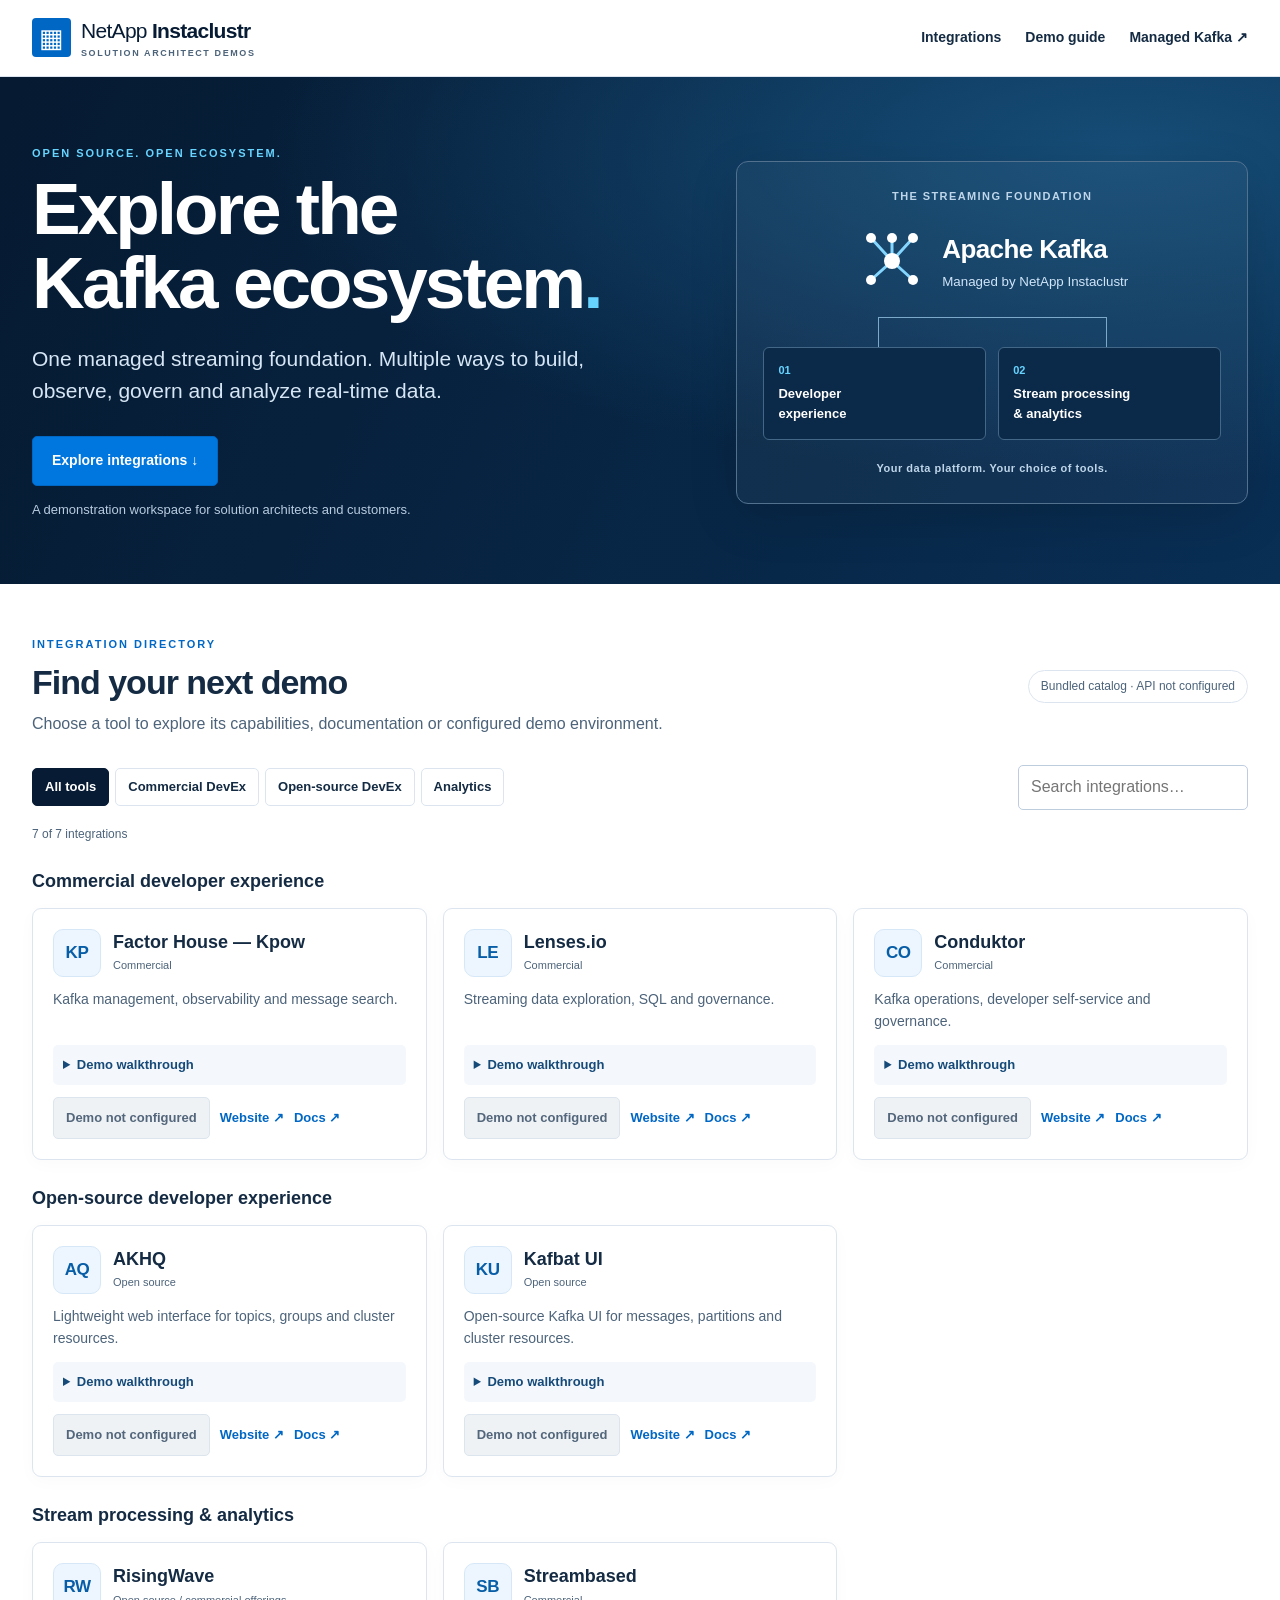
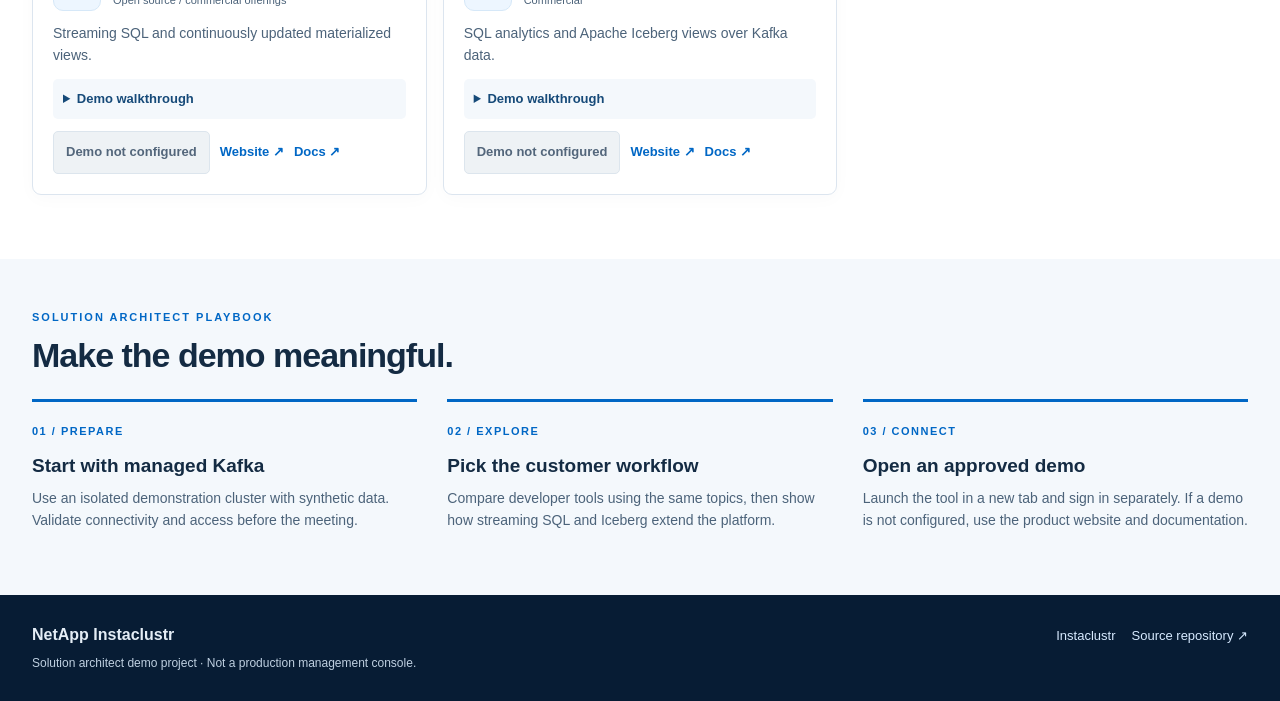
==== docs/index.html @ 15c52925 "Add Kafka ecosystem demo hub, PostgreSQL catalog and deployment scaffolding" ====
<!doctype html>
<html lang="en"><head><meta charset="utf-8"><meta name="viewport" content="width=device-width,initial-scale=1"><meta name="description" content="Explore the Apache Kafka ecosystem with NetApp Instaclustr."><title>Kafka Ecosystem | NetApp Instaclustr Demo Hub</title><link rel="stylesheet" href="styles.css"><script defer src="config.js"></script><script defer src="app.js"></script></head>
<body><a class="skip" href="#catalog">Skip to integrations</a><header><div class="wrap top"><a class="brand" href="./"><span class="brand-mark" aria-hidden="true">▦</span><span>NetApp <strong>Instaclustr</strong><small>SOLUTION ARCHITECT DEMOS</small></span></a><nav aria-label="Main navigation"><a href="#catalog">Integrations</a><a href="#guide">Demo guide</a><a href="https://www.instaclustr.com/platform/managed-apache-kafka/" target="_blank" rel="noopener noreferrer">Managed Kafka ↗</a></nav></div></header>
<main><section class="hero"><div class="wrap hero-grid"><div><p class="eyebrow">OPEN SOURCE. OPEN ECOSYSTEM.</p><h1>Explore the<br>Kafka ecosystem<span>.</span></h1><p class="lead">One managed streaming foundation. Multiple ways to build, observe, govern and analyze real-time data.</p><a class="primary hero-cta" href="#catalog">Explore integrations ↓</a><p class="hero-note">A demonstration workspace for solution architects and customers.</p></div><div class="architecture"><div class="arch-label">THE STREAMING FOUNDATION</div><div class="arch-core"><svg viewBox="0 0 72 72" aria-hidden="true"><g stroke="#85d6ff" stroke-width="3" fill="none"><path d="M36 13v23L15 55M36 36l21 19M15 13l21 23 21-23"/></g><g fill="#fff"><circle cx="36" cy="36" r="8"/><circle cx="36" cy="13" r="5"/><circle cx="15" cy="13" r="5"/><circle cx="57" cy="13" r="5"/><circle cx="15" cy="55" r="5"/><circle cx="57" cy="55" r="5"/></g></svg><div><strong>Apache Kafka</strong><small>Managed by NetApp Instaclustr</small></div></div><div class="arch-lines"></div><div class="arch-branches"><div><span>01</span>Developer<br>experience</div><div><span>02</span>Stream processing<br>&amp; analytics</div></div><div class="arch-foot">Your data platform. Your choice of tools.</div></div></div></section>
<section class="wrap catalog" id="catalog"><div class="section-head"><div><p class="eyebrow">INTEGRATION DIRECTORY</p><h2>Find your next demo</h2><p>Choose a tool to explore its capabilities, documentation or configured demo environment.</p></div><div id="source" class="source" role="status">Loading catalog…</div></div><div class="toolbar"><div class="filters" role="group" aria-label="Filter integrations"><button data-filter="all" aria-pressed="true">All tools</button><button data-filter="commercial" aria-pressed="false">Commercial DevEx</button><button data-filter="opensource" aria-pressed="false">Open-source DevEx</button><button data-filter="analytics" aria-pressed="false">Analytics</button></div><label class="search"><span class="sr-only">Search integrations</span><input id="search" type="search" placeholder="Search integrations…"></label></div><div id="results" aria-live="polite" class="result-count"></div><div id="cards"></div><noscript>JavaScript is required to display the catalog.</noscript></section>
<section class="guide" id="guide"><div class="wrap"><p class="eyebrow">SOLUTION ARCHITECT PLAYBOOK</p><h2>Make the demo meaningful.</h2><div class="steps"><article><b>01 / PREPARE</b><h3>Start with managed Kafka</h3><p>Use an isolated demonstration cluster with synthetic data. Validate connectivity and access before the meeting.</p></article><article><b>02 / EXPLORE</b><h3>Pick the customer workflow</h3><p>Compare developer tools using the same topics, then show how streaming SQL and Iceberg extend the platform.</p></article><article><b>03 / CONNECT</b><h3>Open an approved demo</h3><p>Launch the tool in a new tab and sign in separately. If a demo is not configured, use the product website and documentation.</p></article></div></div></section></main><footer><div class="wrap foot"><div><strong>NetApp Instaclustr</strong><p>Solution architect demo project · Not a production management console.</p></div><div><a href="https://www.instaclustr.com/">Instaclustr</a><a href="https://github.com/ammills01/netapp-instaclustr">Source repository ↗</a></div></div></footer></body></html>
---- docs/styles.css ----
:root{--blue:#0067c5;--navy:#071c34;--cyan:#67d4ff;--ink:#142b43;--muted:#4c637a;--line:#dce5ef;--paper:#f4f8fc}*{box-sizing:border-box}html{scroll-behavior:smooth}body{margin:0;font:16px/1.55 Arial,Helvetica,sans-serif;color:var(--ink);background:#fff}a{color:var(--blue);text-decoration:none}a:hover{text-decoration:underline}button,input{font:inherit}button{cursor:pointer}a:focus-visible,button:focus-visible,input:focus-visible,summary:focus-visible{outline:3px solid #00a5f0;outline-offset:4px}.wrap{width:min(1220px,calc(100% - 64px));margin:auto}header{border-bottom:1px solid var(--line)}.top{min-height:76px;display:flex;align-items:center;justify-content:space-between;gap:24px}.brand{display:flex;align-items:center;gap:10px;font-size:21px;color:var(--navy);letter-spacing:-.7px}.brand-mark{color:white;background:var(--blue);border-radius:4px;width:39px;height:39px;display:grid;place-items:center;font-size:26px}.brand small{display:block;letter-spacing:1.6px;font-size:9px;font-weight:700;color:var(--muted)}nav{display:flex;gap:24px;flex-wrap:wrap}nav a{font-weight:600;font-size:14px;color:var(--ink)}.hero{background:radial-gradient(ellipse at 88% 15%,#164d77 0,transparent 54%),linear-gradient(115deg,#061a31,#092f55);color:white;padding:68px 0 64px}.hero-grid{display:grid;grid-template-columns:1.25fr 1fr;gap:65px;align-items:center}.eyebrow{font-size:11px;font-weight:800;letter-spacing:2px;color:var(--blue);margin:0 0 10px}.hero .eyebrow{color:var(--cyan)}h1,h2,h3,p{margin-top:0}h1{font-size:clamp(44px,5.7vw,80px);line-height:1.02;letter-spacing:-3px;margin-bottom:22px}h1 span{color:var(--cyan)}.lead{font-size:21px;color:#d6e6f5;max-width:560px;margin-bottom:28px}.primary{display:inline-flex;align-items:center;justify-content:center;gap:12px;background:var(--blue);color:white;border:1px solid var(--blue);border-radius:5px;padding:10px 16px;font-weight:700;font-size:14px}.primary:hover{background:#004d99;text-decoration:none}.hero-cta{background:#0076df;padding:13px 19px}.hero-note{margin:14px 0 0;color:#b8cce0;font-size:13px}.architecture{border:1px solid #52718f;background:#ffffff09;border-radius:12px;padding:26px;box-shadow:0 14px 50px #0002}.arch-label,.arch-foot{font-size:11px;letter-spacing:1.4px;color:#bfd6ea;text-align:center;font-weight:700}.arch-core{display:flex;justify-content:center;align-items:center;gap:14px;padding:20px 0}.arch-core svg{width:72px}.arch-core strong{display:block;font-size:26px;letter-spacing:-.6px}.arch-core small{color:#d0e5f9}.arch-lines{height:30px;border-top:1px solid #7ca9c9;border-left:1px solid #7ca9c9;border-right:1px solid #7ca9c9;width:50%;margin:auto}.arch-branches{display:grid;grid-template-columns:1fr 1fr;gap:12px}.arch-branches div{background:#0b2948;border:1px solid #436786;border-radius:6px;padding:14px;font-size:13px;font-weight:700}.arch-branches span{display:block;color:var(--cyan);font-size:11px;margin-bottom:5px}.arch-foot{margin-top:20px;letter-spacing:.5px}.catalog{padding-top:52px;padding-bottom:64px;scroll-margin-top:20px}.section-head{display:flex;justify-content:space-between;align-items:center;gap:20px}.section-head p:not(.eyebrow){color:var(--muted);margin-bottom:0}.source{color:var(--muted);font-size:12px;border:1px solid var(--line);padding:6px 12px;border-radius:20px;white-space:nowrap}h2{font-size:34px;line-height:1.15;letter-spacing:-1px;margin-bottom:10px}.toolbar{display:flex;justify-content:space-between;gap:16px;align-items:center;margin-top:28px;flex-wrap:wrap}.filters{display:flex;gap:6px;flex-wrap:wrap}.filters button{border:1px solid var(--line);border-radius:5px;background:white;color:var(--ink);padding:8px 12px;font-size:13px;font-weight:600}.filters button[aria-pressed=true]{background:var(--navy);color:white;border-color:var(--navy)}.search input{border:1px solid #bdcddd;padding:9px 12px;border-radius:5px;min-width:230px}.result-count{color:var(--muted);font-size:12px;margin:15px 0}.group{margin-top:25px}.group h3{font-size:18px;margin-bottom:12px}.grid{display:grid;grid-template-columns:repeat(3,minmax(0,1fr));gap:16px}.tool{border:1px solid var(--line);border-radius:9px;padding:20px;display:flex;flex-direction:column;gap:12px;box-shadow:0 4px 18px #122e4b06;transition:border-color .15s,box-shadow .15s}.tool:hover{border-color:#8eb6da;box-shadow:0 8px 24px #123d6710}.card-head{display:flex;gap:12px;align-items:center}.tool-icon{width:48px;height:48px;flex:none;border:1px solid #d6e8f8;background:#edf6ff;border-radius:10px;display:grid;place-items:center;color:#075da6;font-weight:800;font-size:17px;letter-spacing:-.4px}.tool-icon:hover{background:#dbeeff;text-decoration:none}.tool h4{margin:0;font-size:18px;line-height:1.2}.edition{font-size:11px;color:var(--muted);display:block;margin-top:4px}.desc{font-size:14px;color:var(--muted);margin:0;min-height:44px}.tool details{font-size:13px;background:var(--paper);padding:10px;border-radius:5px}.tool summary{cursor:pointer;color:#164a79;font-weight:700}.tool details p{margin:7px 0 0}.actions{margin-top:auto;display:flex;gap:10px;align-items:center;flex-wrap:wrap}.secondary{font-size:13px;font-weight:700}.disabled{background:#eef2f5;border:1px solid #dce5ed;color:#53667b;border-radius:5px;padding:10px 12px;font-size:13px;font-weight:700}.guide{background:var(--paper);padding:50px 0}.steps{display:grid;grid-template-columns:repeat(3,1fr);gap:30px;margin-top:24px}.steps article{border-top:3px solid var(--blue);padding-top:16px}.steps b{font-size:11px;letter-spacing:1.5px;color:var(--blue)}.steps h3{font-size:19px;margin:8px 0}.steps p{font-size:14px;color:var(--muted)}footer{background:var(--navy);color:#e4edf6;padding:28px 0}.foot{display:flex;justify-content:space-between;gap:20px}.foot p{font-size:12px;color:#bfd0e1;margin:6px 0 0}.foot a{color:#d7eaff;font-size:13px;margin-left:16px}.sr-only,.skip:not(:focus){position:absolute;width:1px;height:1px;overflow:hidden;clip-path:inset(50%)}.skip:focus{position:absolute;z-index:10;background:white;padding:10px}.empty{padding:30px;border:1px dashed var(--line);color:var(--muted)}@media(max-width:950px){.hero-grid{gap:32px}.grid{grid-template-columns:repeat(2,minmax(0,1fr))}.top{flex-wrap:wrap;padding:14px 0}.hero{padding:46px 0}}@media(max-width:650px){.wrap{width:calc(100% - 32px)}.hero-grid,.grid,.steps{grid-template-columns:1fr}.hero-grid{gap:30px}.section-head,.foot{align-items:flex-start;flex-direction:column}.search,.search input{width:100%}nav{gap:14px}h1{letter-spacing:-2px}.foot a{margin-left:0;margin-right:15px}.desc{min-height:0}}@media(prefers-reduced-motion:reduce){*{scroll-behavior:auto;transition:none!important}}
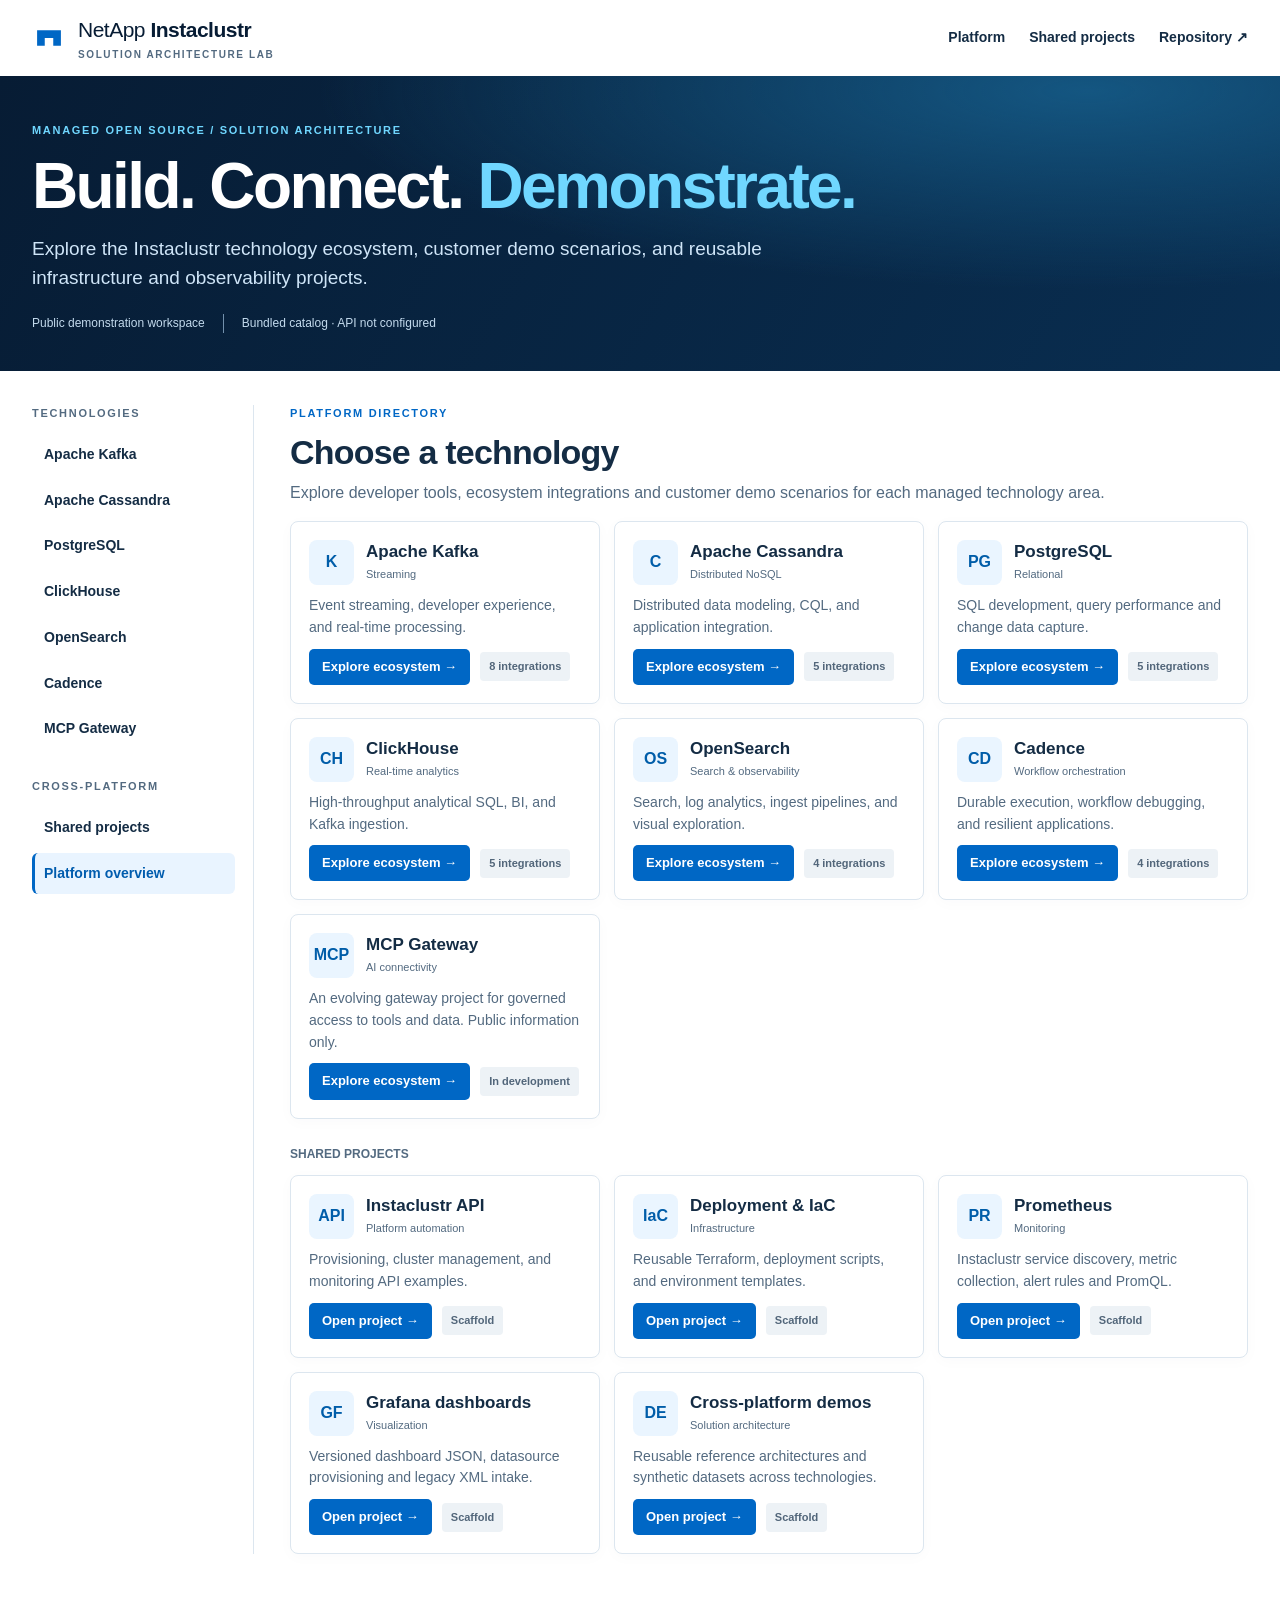
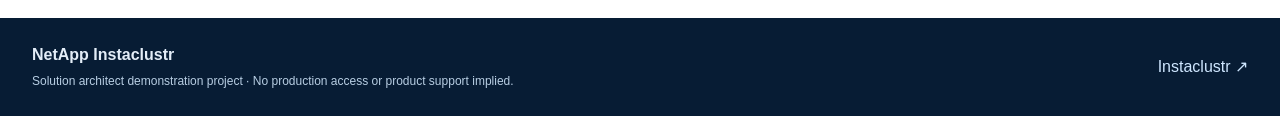
==== commit ce192522: "Rebuild as multi-platform solution architecture lab with shared projects and catalog" ====
--- a/docs/index.html
+++ b/docs/index.html
@@ -1,6 +1,6 @@
 <!doctype html>
-<html lang="en"><head><meta charset="utf-8"><meta name="viewport" content="width=device-width,initial-scale=1"><meta name="description" content="Explore the Apache Kafka ecosystem with NetApp Instaclustr."><title>Kafka Ecosystem | NetApp Instaclustr Demo Hub</title><link rel="stylesheet" href="styles.css"><script defer src="config.js"></script><script defer src="app.js"></script></head>
-<body><a class="skip" href="#catalog">Skip to integrations</a><header><div class="wrap top"><a class="brand" href="./"><span class="brand-mark" aria-hidden="true">▦</span><span>NetApp <strong>Instaclustr</strong><small>SOLUTION ARCHITECT DEMOS</small></span></a><nav aria-label="Main navigation"><a href="#catalog">Integrations</a><a href="#guide">Demo guide</a><a href="https://www.instaclustr.com/platform/managed-apache-kafka/" target="_blank" rel="noopener noreferrer">Managed Kafka ↗</a></nav></div></header>
-<main><section class="hero"><div class="wrap hero-grid"><div><p class="eyebrow">OPEN SOURCE. OPEN ECOSYSTEM.</p><h1>Explore the<br>Kafka ecosystem<span>.</span></h1><p class="lead">One managed streaming foundation. Multiple ways to build, observe, govern and analyze real-time data.</p><a class="primary hero-cta" href="#catalog">Explore integrations ↓</a><p class="hero-note">A demonstration workspace for solution architects and customers.</p></div><div class="architecture"><div class="arch-label">THE STREAMING FOUNDATION</div><div class="arch-core"><svg viewBox="0 0 72 72" aria-hidden="true"><g stroke="#85d6ff" stroke-width="3" fill="none"><path d="M36 13v23L15 55M36 36l21 19M15 13l21 23 21-23"/></g><g fill="#fff"><circle cx="36" cy="36" r="8"/><circle cx="36" cy="13" r="5"/><circle cx="15" cy="13" r="5"/><circle cx="57" cy="13" r="5"/><circle cx="15" cy="55" r="5"/><circle cx="57" cy="55" r="5"/></g></svg><div><strong>Apache Kafka</strong><small>Managed by NetApp Instaclustr</small></div></div><div class="arch-lines"></div><div class="arch-branches"><div><span>01</span>Developer<br>experience</div><div><span>02</span>Stream processing<br>&amp; analytics</div></div><div class="arch-foot">Your data platform. Your choice of tools.</div></div></div></section>
-<section class="wrap catalog" id="catalog"><div class="section-head"><div><p class="eyebrow">INTEGRATION DIRECTORY</p><h2>Find your next demo</h2><p>Choose a tool to explore its capabilities, documentation or configured demo environment.</p></div><div id="source" class="source" role="status">Loading catalog…</div></div><div class="toolbar"><div class="filters" role="group" aria-label="Filter integrations"><button data-filter="all" aria-pressed="true">All tools</button><button data-filter="commercial" aria-pressed="false">Commercial DevEx</button><button data-filter="opensource" aria-pressed="false">Open-source DevEx</button><button data-filter="analytics" aria-pressed="false">Analytics</button></div><label class="search"><span class="sr-only">Search integrations</span><input id="search" type="search" placeholder="Search integrations…"></label></div><div id="results" aria-live="polite" class="result-count"></div><div id="cards"></div><noscript>JavaScript is required to display the catalog.</noscript></section>
-<section class="guide" id="guide"><div class="wrap"><p class="eyebrow">SOLUTION ARCHITECT PLAYBOOK</p><h2>Make the demo meaningful.</h2><div class="steps"><article><b>01 / PREPARE</b><h3>Start with managed Kafka</h3><p>Use an isolated demonstration cluster with synthetic data. Validate connectivity and access before the meeting.</p></article><article><b>02 / EXPLORE</b><h3>Pick the customer workflow</h3><p>Compare developer tools using the same topics, then show how streaming SQL and Iceberg extend the platform.</p></article><article><b>03 / CONNECT</b><h3>Open an approved demo</h3><p>Launch the tool in a new tab and sign in separately. If a demo is not configured, use the product website and documentation.</p></article></div></div></section></main><footer><div class="wrap foot"><div><strong>NetApp Instaclustr</strong><p>Solution architect demo project · Not a production management console.</p></div><div><a href="https://www.instaclustr.com/">Instaclustr</a><a href="https://github.com/ammills01/netapp-instaclustr">Source repository ↗</a></div></div></footer></body></html>
+<html lang="en"><head><meta charset="utf-8"><meta name="viewport" content="width=device-width,initial-scale=1"><title>Platform Lab | NetApp Instaclustr</title><meta name="description" content="Explore managed open-source technology integrations and reusable solution architecture projects."><link rel="stylesheet" href="styles.css"><script defer src="config.js"></script><script defer src="app.js"></script></head>
+<body><a class="skip" href="#workspace">Skip to workspace</a><header><div class="wrap nav"><a href="#home" class="brand"><svg width="34" height="34" viewBox="0 0 40 40" aria-hidden="true"><path d="M6 29V11h28v18h-9v-9H15v9z" fill="#0067c5"/></svg><span>NetApp <strong>Instaclustr</strong><small>SOLUTION ARCHITECTURE LAB</small></span></a><nav aria-label="Main navigation"><a href="#home">Platform</a><a href="#projects">Shared projects</a><a href="https://github.com/ammills01/netapp-instaclustr" target="_blank" rel="noopener noreferrer">Repository ↗</a></nav></div></header>
+<main><section class="hero"><div class="wrap"><div class="eyebrow">MANAGED OPEN SOURCE / SOLUTION ARCHITECTURE</div><h1>Build. Connect. <span>Demonstrate.</span></h1><p>Explore the Instaclustr technology ecosystem, customer demo scenarios, and reusable infrastructure and observability projects.</p><div class="hero-foot"><span>Public demonstration workspace</span><span id="catalog-status" role="status">Loading catalog…</span></div></div></section>
+<div class="wrap workspace" id="workspace"><aside><div class="side-label">TECHNOLOGIES</div><div id="technology-nav"></div><div class="side-label shared-label">CROSS-PLATFORM</div><a class="side-link" href="#projects">Shared projects</a><a class="side-link" href="#home">Platform overview</a></aside><section id="content" aria-live="polite"><p>Loading platform directory…</p></section></div></main>
+<footer><div class="wrap footer"><div><strong>NetApp Instaclustr</strong><p>Solution architect demonstration project · No production access or product support implied.</p></div><a href="https://www.instaclustr.com/" target="_blank" rel="noopener noreferrer">Instaclustr ↗</a></div></footer><noscript>JavaScript is required for the interactive catalog.</noscript></body></html>
--- a/docs/styles.css
+++ b/docs/styles.css
@@ -1 +1 @@
- :root{--blue:#0067c5;--navy:#071c34;--cyan:#67d4ff;--ink:#142b43;--muted:#4c637a;--line:#dce5ef;--paper:#f4f8fc}*{box-sizing:border-box}html{scroll-behavior:smooth}body{margin:0;font:16px/1.55 Arial,Helvetica,sans-serif;color:var(--ink);background:#fff}a{color:var(--blue);text-decoration:none}a:hover{text-decoration:underline}button,input{font:inherit}button{cursor:pointer}a:focus-visible,button:focus-visible,input:focus-visible,summary:focus-visible{outline:3px solid #00a5f0;outline-offset:4px}.wrap{width:min(1220px,calc(100% - 64px));margin:auto}header{border-bottom:1px solid var(--line)}.top{min-height:76px;display:flex;align-items:center;justify-content:space-between;gap:24px}.brand{display:flex;align-items:center;gap:10px;font-size:21px;color:var(--navy);letter-spacing:-.7px}.brand-mark{color:white;background:var(--blue);border-radius:4px;width:39px;height:39px;display:grid;place-items:center;font-size:26px}.brand small{display:block;letter-spacing:1.6px;font-size:9px;font-weight:700;color:var(--muted)}nav{display:flex;gap:24px;flex-wrap:wrap}nav a{font-weight:600;font-size:14px;color:var(--ink)}.hero{background:radial-gradient(ellipse at 88% 15%,#164d77 0,transparent 54%),linear-gradient(115deg,#061a31,#092f55);color:white;padding:68px 0 64px}.hero-grid{display:grid;grid-template-columns:1.25fr 1fr;gap:65px;align-items:center}.eyebrow{font-size:11px;font-weight:800;letter-spacing:2px;color:var(--blue);margin:0 0 10px}.hero .eyebrow{color:var(--cyan)}h1,h2,h3,p{margin-top:0}h1{font-size:clamp(44px,5.7vw,80px);line-height:1.02;letter-spacing:-3px;margin-bottom:22px}h1 span{color:var(--cyan)}.lead{font-size:21px;color:#d6e6f5;max-width:560px;margin-bottom:28px}.primary{display:inline-flex;align-items:center;justify-content:center;gap:12px;background:var(--blue);color:white;border:1px solid var(--blue);border-radius:5px;padding:10px 16px;font-weight:700;font-size:14px}.primary:hover{background:#004d99;text-decoration:none}.hero-cta{background:#0076df;padding:13px 19px}.hero-note{margin:14px 0 0;color:#b8cce0;font-size:13px}.architecture{border:1px solid #52718f;background:#ffffff09;border-radius:12px;padding:26px;box-shadow:0 14px 50px #0002}.arch-label,.arch-foot{font-size:11px;letter-spacing:1.4px;color:#bfd6ea;text-align:center;font-weight:700}.arch-core{display:flex;justify-content:center;align-items:center;gap:14px;padding:20px 0}.arch-core svg{width:72px}.arch-core strong{display:block;font-size:26px;letter-spacing:-.6px}.arch-core small{color:#d0e5f9}.arch-lines{height:30px;border-top:1px solid #7ca9c9;border-left:1px solid #7ca9c9;border-right:1px solid #7ca9c9;width:50%;margin:auto}.arch-branches{display:grid;grid-template-columns:1fr 1fr;gap:12px}.arch-branches div{background:#0b2948;border:1px solid #436786;border-radius:6px;padding:14px;font-size:13px;font-weight:700}.arch-branches span{display:block;color:var(--cyan);font-size:11px;margin-bottom:5px}.arch-foot{margin-top:20px;letter-spacing:.5px}.catalog{padding-top:52px;padding-bottom:64px;scroll-margin-top:20px}.section-head{display:flex;justify-content:space-between;align-items:center;gap:20px}.section-head p:not(.eyebrow){color:var(--muted);margin-bottom:0}.source{color:var(--muted);font-size:12px;border:1px solid var(--line);padding:6px 12px;border-radius:20px;white-space:nowrap}h2{font-size:34px;line-height:1.15;letter-spacing:-1px;margin-bottom:10px}.toolbar{display:flex;justify-content:space-between;gap:16px;align-items:center;margin-top:28px;flex-wrap:wrap}.filters{display:flex;gap:6px;flex-wrap:wrap}.filters button{border:1px solid var(--line);border-radius:5px;background:white;color:var(--ink);padding:8px 12px;font-size:13px;font-weight:600}.filters button[aria-pressed=true]{background:var(--navy);color:white;border-color:var(--navy)}.search input{border:1px solid #bdcddd;padding:9px 12px;border-radius:5px;min-width:230px}.result-count{color:var(--muted);font-size:12px;margin:15px 0}.group{margin-top:25px}.group h3{font-size:18px;margin-bottom:12px}.grid{display:grid;grid-template-columns:repeat(3,minmax(0,1fr));gap:16px}.tool{border:1px solid var(--line);border-radius:9px;padding:20px;display:flex;flex-direction:column;gap:12px;box-shadow:0 4px 18px #122e4b06;transition:border-color .15s,box-shadow .15s}.tool:hover{border-color:#8eb6da;box-shadow:0 8px 24px #123d6710}.card-head{display:flex;gap:12px;align-items:center}.tool-icon{width:48px;height:48px;flex:none;border:1px solid #d6e8f8;background:#edf6ff;border-radius:10px;display:grid;place-items:center;color:#075da6;font-weight:800;font-size:17px;letter-spacing:-.4px}.tool-icon:hover{background:#dbeeff;text-decoration:none}.tool h4{margin:0;font-size:18px;line-height:1.2}.edition{font-size:11px;color:var(--muted);display:block;margin-top:4px}.desc{font-size:14px;color:var(--muted);margin:0;min-height:44px}.tool details{font-size:13px;background:var(--paper);padding:10px;border-radius:5px}.tool summary{cursor:pointer;color:#164a79;font-weight:700}.tool details p{margin:7px 0 0}.actions{margin-top:auto;display:flex;gap:10px;align-items:center;flex-wrap:wrap}.secondary{font-size:13px;font-weight:700}.disabled{background:#eef2f5;border:1px solid #dce5ed;color:#53667b;border-radius:5px;padding:10px 12px;font-size:13px;font-weight:700}.guide{background:var(--paper);padding:50px 0}.steps{display:grid;grid-template-columns:repeat(3,1fr);gap:30px;margin-top:24px}.steps article{border-top:3px solid var(--blue);padding-top:16px}.steps b{font-size:11px;letter-spacing:1.5px;color:var(--blue)}.steps h3{font-size:19px;margin:8px 0}.steps p{font-size:14px;color:var(--muted)}footer{background:var(--navy);color:#e4edf6;padding:28px 0}.foot{display:flex;justify-content:space-between;gap:20px}.foot p{font-size:12px;color:#bfd0e1;margin:6px 0 0}.foot a{color:#d7eaff;font-size:13px;margin-left:16px}.sr-only,.skip:not(:focus){position:absolute;width:1px;height:1px;overflow:hidden;clip-path:inset(50%)}.skip:focus{position:absolute;z-index:10;background:white;padding:10px}.empty{padding:30px;border:1px dashed var(--line);color:var(--muted)}@media(max-width:950px){.hero-grid{gap:32px}.grid{grid-template-columns:repeat(2,minmax(0,1fr))}.top{flex-wrap:wrap;padding:14px 0}.hero{padding:46px 0}}@media(max-width:650px){.wrap{width:calc(100% - 32px)}.hero-grid,.grid,.steps{grid-template-columns:1fr}.hero-grid{gap:30px}.section-head,.foot{align-items:flex-start;flex-direction:column}.search,.search input{width:100%}nav{gap:14px}h1{letter-spacing:-2px}.foot a{margin-left:0;margin-right:15px}.desc{min-height:0}}@media(prefers-reduced-motion:reduce){*{scroll-behavior:auto;transition:none!important}}
+:root{--blue:#0067c5;--navy:#071c34;--sky:#70d7ff;--text:#142c44;--muted:#536a80;--line:#dce6ef;--pale:#f3f7fb}*{box-sizing:border-box}body{margin:0;color:var(--text);font:16px/1.55 Arial,Helvetica,sans-serif;background:#fff}a{color:var(--blue);text-decoration:none}a:hover{text-decoration:underline}a:focus-visible,input:focus-visible,button:focus-visible,summary:focus-visible{outline:3px solid #009ce0;outline-offset:3px}.wrap{width:min(1300px,calc(100% - 64px));margin:auto}.nav,.footer{display:flex;align-items:center;justify-content:space-between;gap:24px;flex-wrap:wrap}.nav{min-height:76px}.brand{display:flex;align-items:center;gap:12px;font-size:21px;color:var(--navy);letter-spacing:-.5px}.brand small{display:block;font-size:10px;letter-spacing:1.6px;color:var(--muted);font-weight:bold}nav{display:flex;gap:24px;flex-wrap:wrap}nav a{font-size:14px;color:var(--text);font-weight:700}.hero{background:radial-gradient(ellipse at 85% 5%,#145681 0,transparent 50%),linear-gradient(120deg,#071c34,#092e51);color:white;padding:46px 0 38px}.eyebrow,.side-label{font-size:11px;font-weight:800;letter-spacing:1.7px;color:var(--blue)}.hero .eyebrow{color:var(--sky)}h1,h2,h3,p{margin-top:0}h1{font-size:clamp(38px,5vw,68px);letter-spacing:-2.6px;line-height:1.04;margin:14px 0}h1 span{color:var(--sky)}.hero p{font-size:19px;color:#cfe5f8;max-width:760px;margin-bottom:22px}.hero-foot{display:flex;gap:18px;flex-wrap:wrap;font-size:12px;color:#c3daed}.hero-foot span+span{border-left:1px solid #7290ac;padding-left:18px}.workspace{display:grid;grid-template-columns:222px 1fr;gap:36px;padding-top:34px;padding-bottom:64px;min-height:65vh}aside{border-right:1px solid var(--line);padding-right:18px}.side-label{color:var(--muted);margin-bottom:12px}.shared-label{margin-top:28px}.side-link{display:block;padding:10px 12px;border-radius:6px;color:var(--text);font-size:14px;font-weight:700;margin-bottom:4px}.side-link[aria-current=page]{background:#e9f4ff;color:#005cae;border-left:3px solid var(--blue);padding-left:9px}.side-link:hover{background:var(--pale);text-decoration:none}h2{font-size:34px;line-height:1.16;letter-spacing:-.8px;margin-bottom:8px}h3{font-size:20px;margin:0}.intro{color:var(--muted);max-width:850px}.section-label{font-size:12px;color:var(--muted);font-weight:700;margin:26px 0 12px}.grid{display:grid;grid-template-columns:repeat(3,minmax(0,1fr));gap:14px}.tile{border:1px solid var(--line);border-radius:8px;padding:18px;display:flex;flex-direction:column;gap:10px;min-width:0;background:white;box-shadow:0 3px 15px #16365306}.tile:hover{border-color:#8eb9df}.tile p{font-size:14px;color:var(--muted);margin:0}.tile-head{display:flex;align-items:center;gap:12px}.glyph{width:45px;height:45px;flex:none;border-radius:8px;display:grid;place-items:center;background:#eaf5ff;color:#005da9;font-weight:800;font-size:16px}.meta{display:block;color:var(--muted);font-size:11px;margin-top:3px}.tile h3{font-size:17px;line-height:1.22}.actions{margin-top:auto;display:flex;gap:10px;flex-wrap:wrap;align-items:center;font-size:13px;font-weight:700}.primary{display:inline-flex;color:white;background:var(--blue);padding:8px 13px;border-radius:5px}.primary:hover{background:#004c99;text-decoration:none}.state{background:#edf2f6;color:#52667a;padding:6px 9px;border-radius:4px;font-size:11px}.toolbar{display:flex;justify-content:space-between;align-items:center;gap:14px;flex-wrap:wrap;margin:20px 0 12px}.toolbar input{font:inherit;border:1px solid #b7c8d9;padding:9px 12px;border-radius:5px;min-width:220px}.toolbar small{color:var(--muted)}details{font-size:13px;padding:10px;background:var(--pale);border-radius:5px}summary{cursor:pointer;font-weight:bold;color:#174b77}details p{padding-top:8px}.back{display:inline-block;margin-bottom:13px;font-size:13px}.note{background:var(--pale);border-left:3px solid var(--blue);padding:12px 16px;font-size:13px;color:var(--muted);margin:16px 0}.footer{padding:25px 0}footer{background:var(--navy);color:#e3edf8}footer p{font-size:12px;margin:4px 0 0;color:#b8cee3}footer a{color:#cfe7ff}.skip:not(:focus){position:absolute;width:1px;height:1px;overflow:hidden;clip-path:inset(50%)}.skip:focus{position:absolute;z-index:3;background:white;padding:12px}.empty{padding:16px;color:var(--muted)}@media(max-width:1100px){.grid{grid-template-columns:repeat(2,minmax(0,1fr))}}@media(max-width:720px){.wrap{width:calc(100% - 32px)}.nav{padding:12px 0}.workspace{grid-template-columns:1fr;gap:20px}aside{border:0;border-bottom:1px solid var(--line);padding:0 0 12px}#technology-nav{display:flex;flex-wrap:wrap;gap:3px}.side-link{display:inline-block;font-size:12px}.shared-label{margin-top:8px}.grid{grid-template-columns:1fr}h1{letter-spacing:-1.3px}.toolbar input{width:100%}nav{gap:12px}}
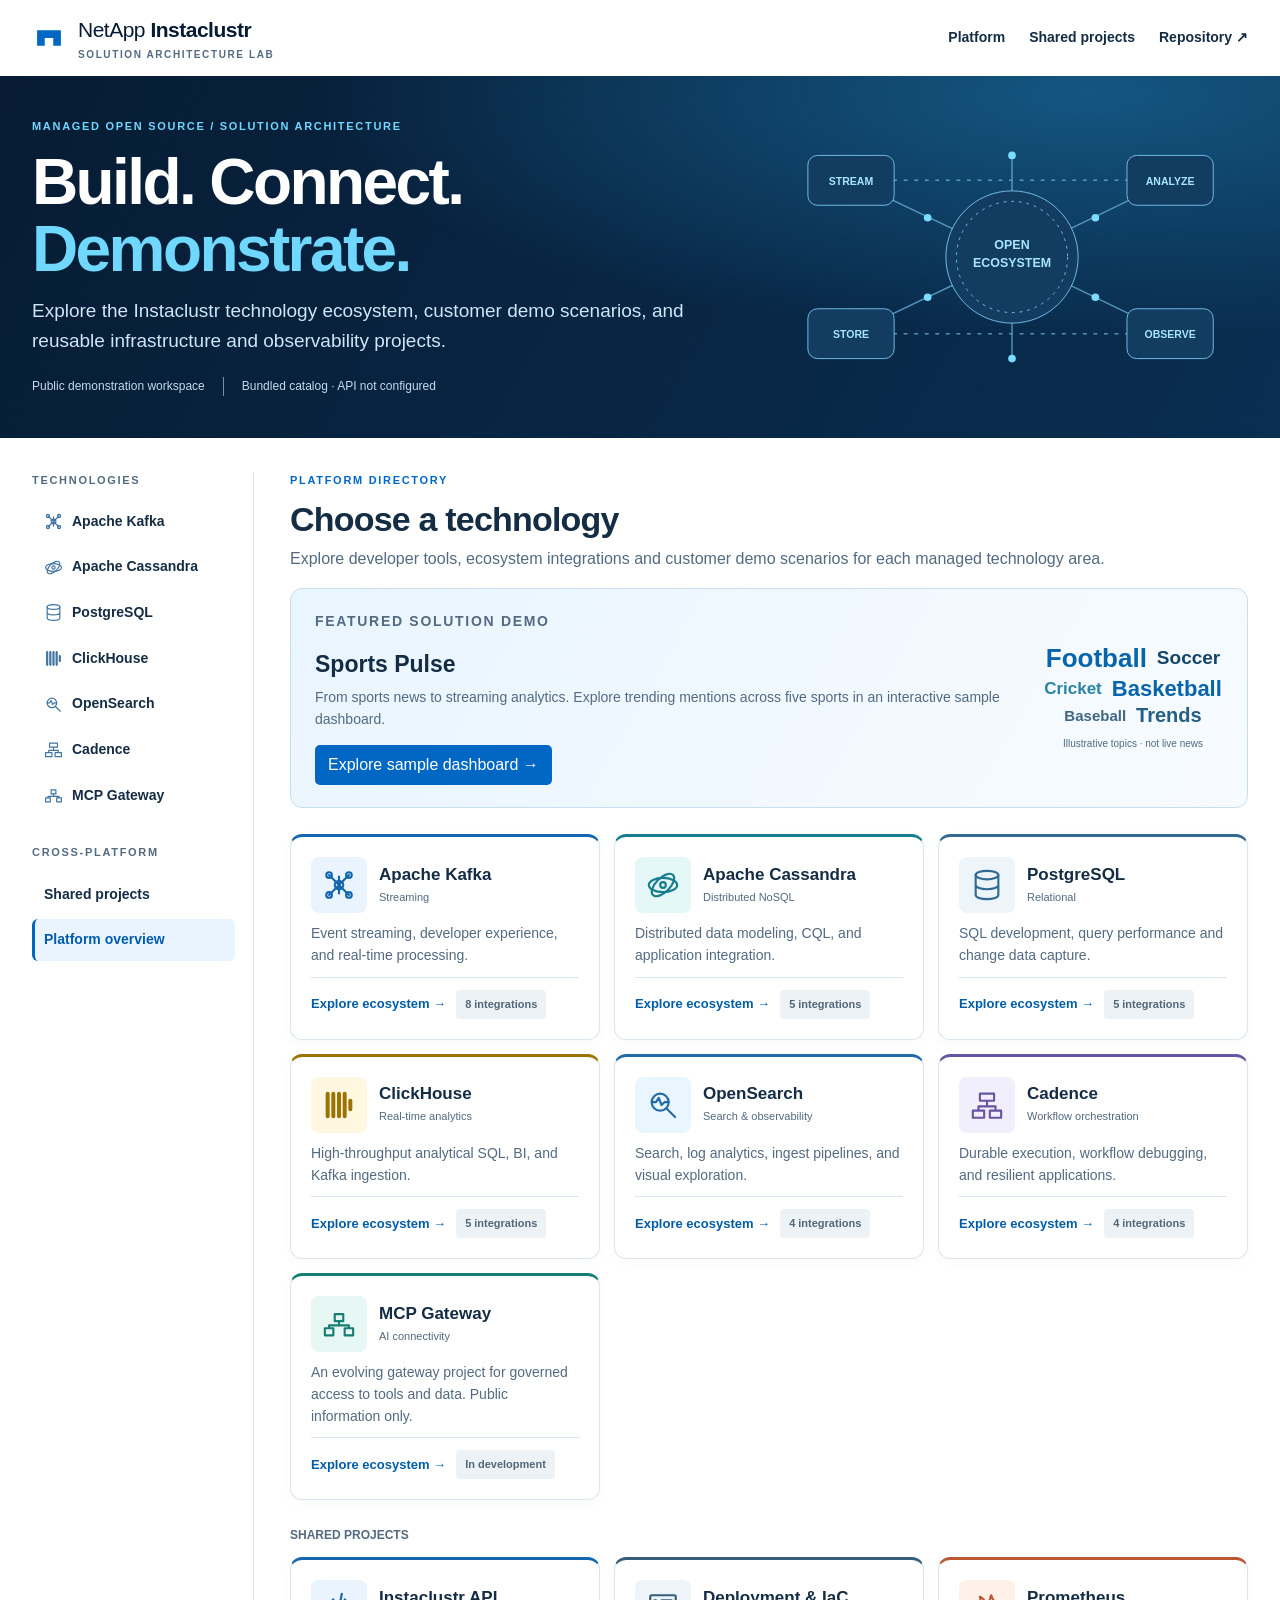
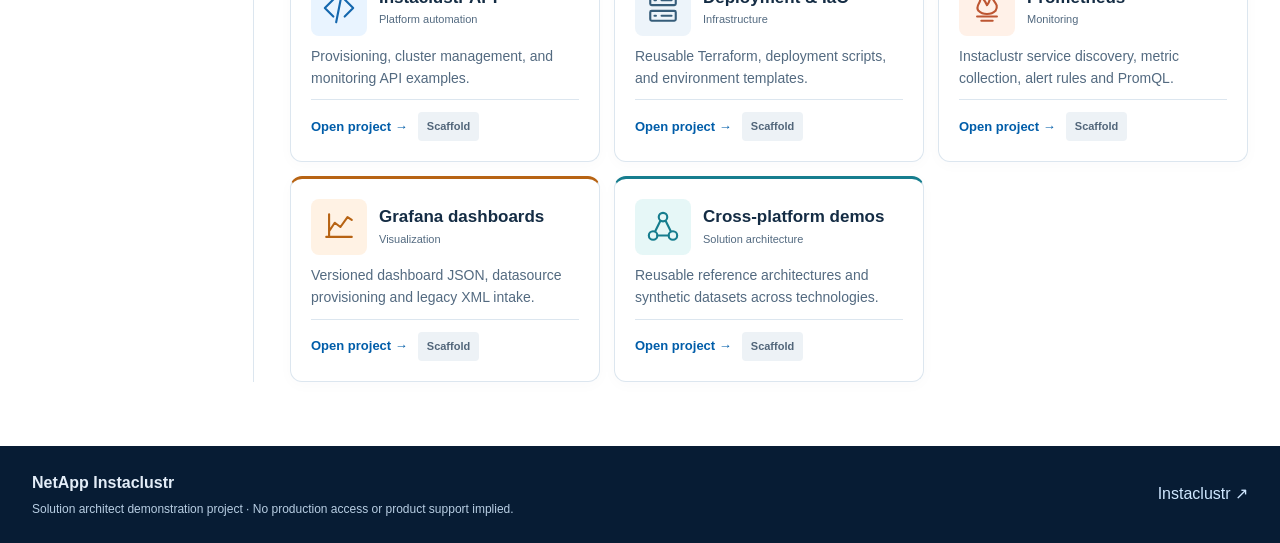
==== commit 9a15e139: "Add graphical platform navigation, Sports Pulse demo and primary-aware PostgreSQL bootstrap" ====
--- a/docs/index.html
+++ b/docs/index.html
@@ -1,6 +1,6 @@
 <!doctype html>
 <html lang="en"><head><meta charset="utf-8"><meta name="viewport" content="width=device-width,initial-scale=1"><title>Platform Lab | NetApp Instaclustr</title><meta name="description" content="Explore managed open-source technology integrations and reusable solution architecture projects."><link rel="stylesheet" href="styles.css"><script defer src="config.js"></script><script defer src="app.js"></script></head>
 <body><a class="skip" href="#workspace">Skip to workspace</a><header><div class="wrap nav"><a href="#home" class="brand"><svg width="34" height="34" viewBox="0 0 40 40" aria-hidden="true"><path d="M6 29V11h28v18h-9v-9H15v9z" fill="#0067c5"/></svg><span>NetApp <strong>Instaclustr</strong><small>SOLUTION ARCHITECTURE LAB</small></span></a><nav aria-label="Main navigation"><a href="#home">Platform</a><a href="#projects">Shared projects</a><a href="https://github.com/ammills01/netapp-instaclustr" target="_blank" rel="noopener noreferrer">Repository ↗</a></nav></div></header>
-<main><section class="hero"><div class="wrap"><div class="eyebrow">MANAGED OPEN SOURCE / SOLUTION ARCHITECTURE</div><h1>Build. Connect. <span>Demonstrate.</span></h1><p>Explore the Instaclustr technology ecosystem, customer demo scenarios, and reusable infrastructure and observability projects.</p><div class="hero-foot"><span>Public demonstration workspace</span><span id="catalog-status" role="status">Loading catalog…</span></div></div></section>
+<main><section class="hero"><div class="wrap hero-layout"><div><div class="eyebrow">MANAGED OPEN SOURCE / SOLUTION ARCHITECTURE</div><h1>Build. Connect. <span>Demonstrate.</span></h1><p>Explore the Instaclustr technology ecosystem, customer demo scenarios, and reusable infrastructure and observability projects.</p><div class="hero-foot"><span>Public demonstration workspace</span><span id="catalog-status" role="status">Loading catalog…</span></div></div><svg class="hero-art" viewBox="0 0 490 240" role="img" aria-label="Connected data ecosystem"><g fill="none" stroke="#75bde7" stroke-width="1.5" opacity=".7"><path d="M245 120L77 40M245 120L77 200M245 120L410 40M245 120L410 200M245 120V14M245 120V226"/><path d="M77 40H410M77 200H410" stroke-dasharray="4 7"/></g><g fill="#123d61" stroke="#75bde7"><rect x="32" y="14" width="90" height="52" rx="10"/><rect x="32" y="174" width="90" height="52" rx="10"/><rect x="365" y="14" width="90" height="52" rx="10"/><rect x="365" y="174" width="90" height="52" rx="10"/><circle cx="245" cy="120" r="69"/><circle cx="245" cy="120" r="58" stroke-dasharray="3 5"/></g><g fill="#a8e4ff" font-size="11" font-weight="bold" text-anchor="middle"><text x="77" y="45">STREAM</text><text x="77" y="205">STORE</text><text x="410" y="45">ANALYZE</text><text x="410" y="205">OBSERVE</text><text x="245" y="112" font-size="13">OPEN</text><text x="245" y="130" font-size="13">ECOSYSTEM</text></g><g fill="#7bdcff"><circle cx="245" cy="14" r="4"/><circle cx="245" cy="226" r="4"/><circle cx="157" cy="79" r="4"/><circle cx="332" cy="79" r="4"/><circle cx="157" cy="162" r="4"/><circle cx="332" cy="162" r="4"/></g></svg></div></section>
 <div class="wrap workspace" id="workspace"><aside><div class="side-label">TECHNOLOGIES</div><div id="technology-nav"></div><div class="side-label shared-label">CROSS-PLATFORM</div><a class="side-link" href="#projects">Shared projects</a><a class="side-link" href="#home">Platform overview</a></aside><section id="content" aria-live="polite"><p>Loading platform directory…</p></section></div></main>
 <footer><div class="wrap footer"><div><strong>NetApp Instaclustr</strong><p>Solution architect demonstration project · No production access or product support implied.</p></div><a href="https://www.instaclustr.com/" target="_blank" rel="noopener noreferrer">Instaclustr ↗</a></div></footer><noscript>JavaScript is required for the interactive catalog.</noscript></body></html>
--- a/docs/styles.css
+++ b/docs/styles.css
@@ -1 +1,2 @@
-:root{--blue:#0067c5;--navy:#071c34;--sky:#70d7ff;--text:#142c44;--muted:#536a80;--line:#dce6ef;--pale:#f3f7fb}*{box-sizing:border-box}body{margin:0;color:var(--text);font:16px/1.55 Arial,Helvetica,sans-serif;background:#fff}a{color:var(--blue);text-decoration:none}a:hover{text-decoration:underline}a:focus-visible,input:focus-visible,button:focus-visible,summary:focus-visible{outline:3px solid #009ce0;outline-offset:3px}.wrap{width:min(1300px,calc(100% - 64px));margin:auto}.nav,.footer{display:flex;align-items:center;justify-content:space-between;gap:24px;flex-wrap:wrap}.nav{min-height:76px}.brand{display:flex;align-items:center;gap:12px;font-size:21px;color:var(--navy);letter-spacing:-.5px}.brand small{display:block;font-size:10px;letter-spacing:1.6px;color:var(--muted);font-weight:bold}nav{display:flex;gap:24px;flex-wrap:wrap}nav a{font-size:14px;color:var(--text);font-weight:700}.hero{background:radial-gradient(ellipse at 85% 5%,#145681 0,transparent 50%),linear-gradient(120deg,#071c34,#092e51);color:white;padding:46px 0 38px}.eyebrow,.side-label{font-size:11px;font-weight:800;letter-spacing:1.7px;color:var(--blue)}.hero .eyebrow{color:var(--sky)}h1,h2,h3,p{margin-top:0}h1{font-size:clamp(38px,5vw,68px);letter-spacing:-2.6px;line-height:1.04;margin:14px 0}h1 span{color:var(--sky)}.hero p{font-size:19px;color:#cfe5f8;max-width:760px;margin-bottom:22px}.hero-foot{display:flex;gap:18px;flex-wrap:wrap;font-size:12px;color:#c3daed}.hero-foot span+span{border-left:1px solid #7290ac;padding-left:18px}.workspace{display:grid;grid-template-columns:222px 1fr;gap:36px;padding-top:34px;padding-bottom:64px;min-height:65vh}aside{border-right:1px solid var(--line);padding-right:18px}.side-label{color:var(--muted);margin-bottom:12px}.shared-label{margin-top:28px}.side-link{display:block;padding:10px 12px;border-radius:6px;color:var(--text);font-size:14px;font-weight:700;margin-bottom:4px}.side-link[aria-current=page]{background:#e9f4ff;color:#005cae;border-left:3px solid var(--blue);padding-left:9px}.side-link:hover{background:var(--pale);text-decoration:none}h2{font-size:34px;line-height:1.16;letter-spacing:-.8px;margin-bottom:8px}h3{font-size:20px;margin:0}.intro{color:var(--muted);max-width:850px}.section-label{font-size:12px;color:var(--muted);font-weight:700;margin:26px 0 12px}.grid{display:grid;grid-template-columns:repeat(3,minmax(0,1fr));gap:14px}.tile{border:1px solid var(--line);border-radius:8px;padding:18px;display:flex;flex-direction:column;gap:10px;min-width:0;background:white;box-shadow:0 3px 15px #16365306}.tile:hover{border-color:#8eb9df}.tile p{font-size:14px;color:var(--muted);margin:0}.tile-head{display:flex;align-items:center;gap:12px}.glyph{width:45px;height:45px;flex:none;border-radius:8px;display:grid;place-items:center;background:#eaf5ff;color:#005da9;font-weight:800;font-size:16px}.meta{display:block;color:var(--muted);font-size:11px;margin-top:3px}.tile h3{font-size:17px;line-height:1.22}.actions{margin-top:auto;display:flex;gap:10px;flex-wrap:wrap;align-items:center;font-size:13px;font-weight:700}.primary{display:inline-flex;color:white;background:var(--blue);padding:8px 13px;border-radius:5px}.primary:hover{background:#004c99;text-decoration:none}.state{background:#edf2f6;color:#52667a;padding:6px 9px;border-radius:4px;font-size:11px}.toolbar{display:flex;justify-content:space-between;align-items:center;gap:14px;flex-wrap:wrap;margin:20px 0 12px}.toolbar input{font:inherit;border:1px solid #b7c8d9;padding:9px 12px;border-radius:5px;min-width:220px}.toolbar small{color:var(--muted)}details{font-size:13px;padding:10px;background:var(--pale);border-radius:5px}summary{cursor:pointer;font-weight:bold;color:#174b77}details p{padding-top:8px}.back{display:inline-block;margin-bottom:13px;font-size:13px}.note{background:var(--pale);border-left:3px solid var(--blue);padding:12px 16px;font-size:13px;color:var(--muted);margin:16px 0}.footer{padding:25px 0}footer{background:var(--navy);color:#e3edf8}footer p{font-size:12px;margin:4px 0 0;color:#b8cee3}footer a{color:#cfe7ff}.skip:not(:focus){position:absolute;width:1px;height:1px;overflow:hidden;clip-path:inset(50%)}.skip:focus{position:absolute;z-index:3;background:white;padding:12px}.empty{padding:16px;color:var(--muted)}@media(max-width:1100px){.grid{grid-template-columns:repeat(2,minmax(0,1fr))}}@media(max-width:720px){.wrap{width:calc(100% - 32px)}.nav{padding:12px 0}.workspace{grid-template-columns:1fr;gap:20px}aside{border:0;border-bottom:1px solid var(--line);padding:0 0 12px}#technology-nav{display:flex;flex-wrap:wrap;gap:3px}.side-link{display:inline-block;font-size:12px}.shared-label{margin-top:8px}.grid{grid-template-columns:1fr}h1{letter-spacing:-1.3px}.toolbar input{width:100%}nav{gap:12px}}+:root{--blue:#0067c5;--navy:#071c34;--sky:#70d7ff;--text:#142c44;--muted:#536a80;--line:#dce6ef;--pale:#f3f7fb}*{box-sizing:border-box}body{margin:0;color:var(--text);font:16px/1.55 Arial,Helvetica,sans-serif;background:#fff}a{color:var(--blue);text-decoration:none}a:hover{text-decoration:underline}a:focus-visible,input:focus-visible,button:focus-visible,summary:focus-visible{outline:3px solid #009ce0;outline-offset:3px}.wrap{width:min(1300px,calc(100% - 64px));margin:auto}.nav,.footer{display:flex;align-items:center;justify-content:space-between;gap:24px;flex-wrap:wrap}.nav{min-height:76px}.brand{display:flex;align-items:center;gap:12px;font-size:21px;color:var(--navy);letter-spacing:-.5px}.brand small{display:block;font-size:10px;letter-spacing:1.6px;color:var(--muted);font-weight:bold}nav{display:flex;gap:24px;flex-wrap:wrap}nav a{font-size:14px;color:var(--text);font-weight:700}.hero{background:radial-gradient(ellipse at 85% 5%,#145681 0,transparent 50%),linear-gradient(120deg,#071c34,#092e51);color:white;padding:46px 0 38px}.eyebrow,.side-label{font-size:11px;font-weight:800;letter-spacing:1.7px;color:var(--blue)}.hero .eyebrow{color:var(--sky)}h1,h2,h3,p{margin-top:0}h1{font-size:clamp(38px,5vw,68px);letter-spacing:-2.6px;line-height:1.04;margin:14px 0}h1 span{color:var(--sky)}.hero p{font-size:19px;color:#cfe5f8;max-width:760px;margin-bottom:22px}.hero-foot{display:flex;gap:18px;flex-wrap:wrap;font-size:12px;color:#c3daed}.hero-foot span+span{border-left:1px solid #7290ac;padding-left:18px}.workspace{display:grid;grid-template-columns:222px 1fr;gap:36px;padding-top:34px;padding-bottom:64px;min-height:65vh}aside{border-right:1px solid var(--line);padding-right:18px}.side-label{color:var(--muted);margin-bottom:12px}.shared-label{margin-top:28px}.side-link{display:block;padding:10px 12px;border-radius:6px;color:var(--text);font-size:14px;font-weight:700;margin-bottom:4px}.side-link[aria-current=page]{background:#e9f4ff;color:#005cae;border-left:3px solid var(--blue);padding-left:9px}.side-link:hover{background:var(--pale);text-decoration:none}h2{font-size:34px;line-height:1.16;letter-spacing:-.8px;margin-bottom:8px}h3{font-size:20px;margin:0}.intro{color:var(--muted);max-width:850px}.section-label{font-size:12px;color:var(--muted);font-weight:700;margin:26px 0 12px}.grid{display:grid;grid-template-columns:repeat(3,minmax(0,1fr));gap:14px}.tile{border:1px solid var(--line);border-radius:8px;padding:18px;display:flex;flex-direction:column;gap:10px;min-width:0;background:white;box-shadow:0 3px 15px #16365306}.tile:hover{border-color:#8eb9df}.tile p{font-size:14px;color:var(--muted);margin:0}.tile-head{display:flex;align-items:center;gap:12px}.glyph{width:45px;height:45px;flex:none;border-radius:8px;display:grid;place-items:center;background:#eaf5ff;color:#005da9;font-weight:800;font-size:16px}.meta{display:block;color:var(--muted);font-size:11px;margin-top:3px}.tile h3{font-size:17px;line-height:1.22}.actions{margin-top:auto;display:flex;gap:10px;flex-wrap:wrap;align-items:center;font-size:13px;font-weight:700}.primary{display:inline-flex;color:white;background:var(--blue);padding:8px 13px;border-radius:5px}.primary:hover{background:#004c99;text-decoration:none}.state{background:#edf2f6;color:#52667a;padding:6px 9px;border-radius:4px;font-size:11px}.toolbar{display:flex;justify-content:space-between;align-items:center;gap:14px;flex-wrap:wrap;margin:20px 0 12px}.toolbar input{font:inherit;border:1px solid #b7c8d9;padding:9px 12px;border-radius:5px;min-width:220px}.toolbar small{color:var(--muted)}details{font-size:13px;padding:10px;background:var(--pale);border-radius:5px}summary{cursor:pointer;font-weight:bold;color:#174b77}details p{padding-top:8px}.back{display:inline-block;margin-bottom:13px;font-size:13px}.note{background:var(--pale);border-left:3px solid var(--blue);padding:12px 16px;font-size:13px;color:var(--muted);margin:16px 0}.footer{padding:25px 0}footer{background:var(--navy);color:#e3edf8}footer p{font-size:12px;margin:4px 0 0;color:#b8cee3}footer a{color:#cfe7ff}.skip:not(:focus){position:absolute;width:1px;height:1px;overflow:hidden;clip-path:inset(50%)}.skip:focus{position:absolute;z-index:3;background:white;padding:12px}.empty{padding:16px;color:var(--muted)}@media(max-width:1100px){.grid{grid-template-columns:repeat(2,minmax(0,1fr))}}@media(max-width:720px){.wrap{width:calc(100% - 32px)}.nav{padding:12px 0}.workspace{grid-template-columns:1fr;gap:20px}aside{border:0;border-bottom:1px solid var(--line);padding:0 0 12px}#technology-nav{display:flex;flex-wrap:wrap;gap:3px}.side-link{display:inline-block;font-size:12px}.shared-label{margin-top:8px}.grid{grid-template-columns:1fr}h1{letter-spacing:-1.3px}.toolbar input{width:100%}nav{gap:12px}}
+.hero-layout{display:grid;grid-template-columns:1.2fr .8fr;gap:36px;align-items:center}.hero-art{width:100%;max-height:230px}.hero{padding:42px 0}.tile{border-radius:12px;padding:20px;transition:transform .15s,box-shadow .15s}.tile:hover{transform:translateY(-2px);box-shadow:0 10px 30px #16365312}.overview-tile{min-height:184px;border-top:3px solid var(--tile-accent,#0067c5)}.overview-tile .glyph{width:56px;height:56px;background:var(--tile-pale,#eaf5ff);color:var(--tile-accent,#0067c5)}.glyph svg{width:34px;height:34px}.overview-tile .actions{padding-top:12px;border-top:1px solid var(--line)}.overview-tile .primary{background:transparent;color:#005da9;padding:0}.overview-tile .primary:hover{text-decoration:underline}.featured{margin:0 0 26px;padding:22px 24px;border-radius:12px;background:linear-gradient(120deg,#e9f5ff,#f7fbff);border:1px solid #c8deef;display:grid;grid-template-columns:1fr 180px;gap:14px;align-items:center}.featured h3{font-size:23px;margin:5px 0}.featured p{font-size:14px;color:var(--muted);margin-bottom:14px}.mini-cloud{display:flex;flex-wrap:wrap;align-items:center;justify-content:center;gap:5px 10px;line-height:1.05;color:#0865ab;font-weight:800}.mini-cloud span:nth-child(1){font-size:26px}.mini-cloud span:nth-child(2){font-size:19px;color:#144568}.mini-cloud span:nth-child(3){font-size:17px;color:#2a84a3}.mini-cloud span:nth-child(4){font-size:22px}.mini-cloud span:nth-child(5){font-size:15px;color:#416681}.mini-cloud span:nth-child(6){font-size:20px;color:#245f86}.featured small{display:block;font-size:10px;color:var(--muted);text-align:center;margin-top:10px}.side-link{display:flex;align-items:center;gap:9px}.side-link svg{width:19px;height:19px;flex:none;color:#4275a2}@media(max-width:720px){.hero-layout,.featured{grid-template-columns:1fr;gap:18px}.hero-art{max-height:145px}.featured .mini-cloud{justify-content:flex-start}.featured small{text-align:left}.side-link{display:inline-flex}}@media(prefers-reduced-motion:reduce){.tile{transition:none}.tile:hover{transform:none}}
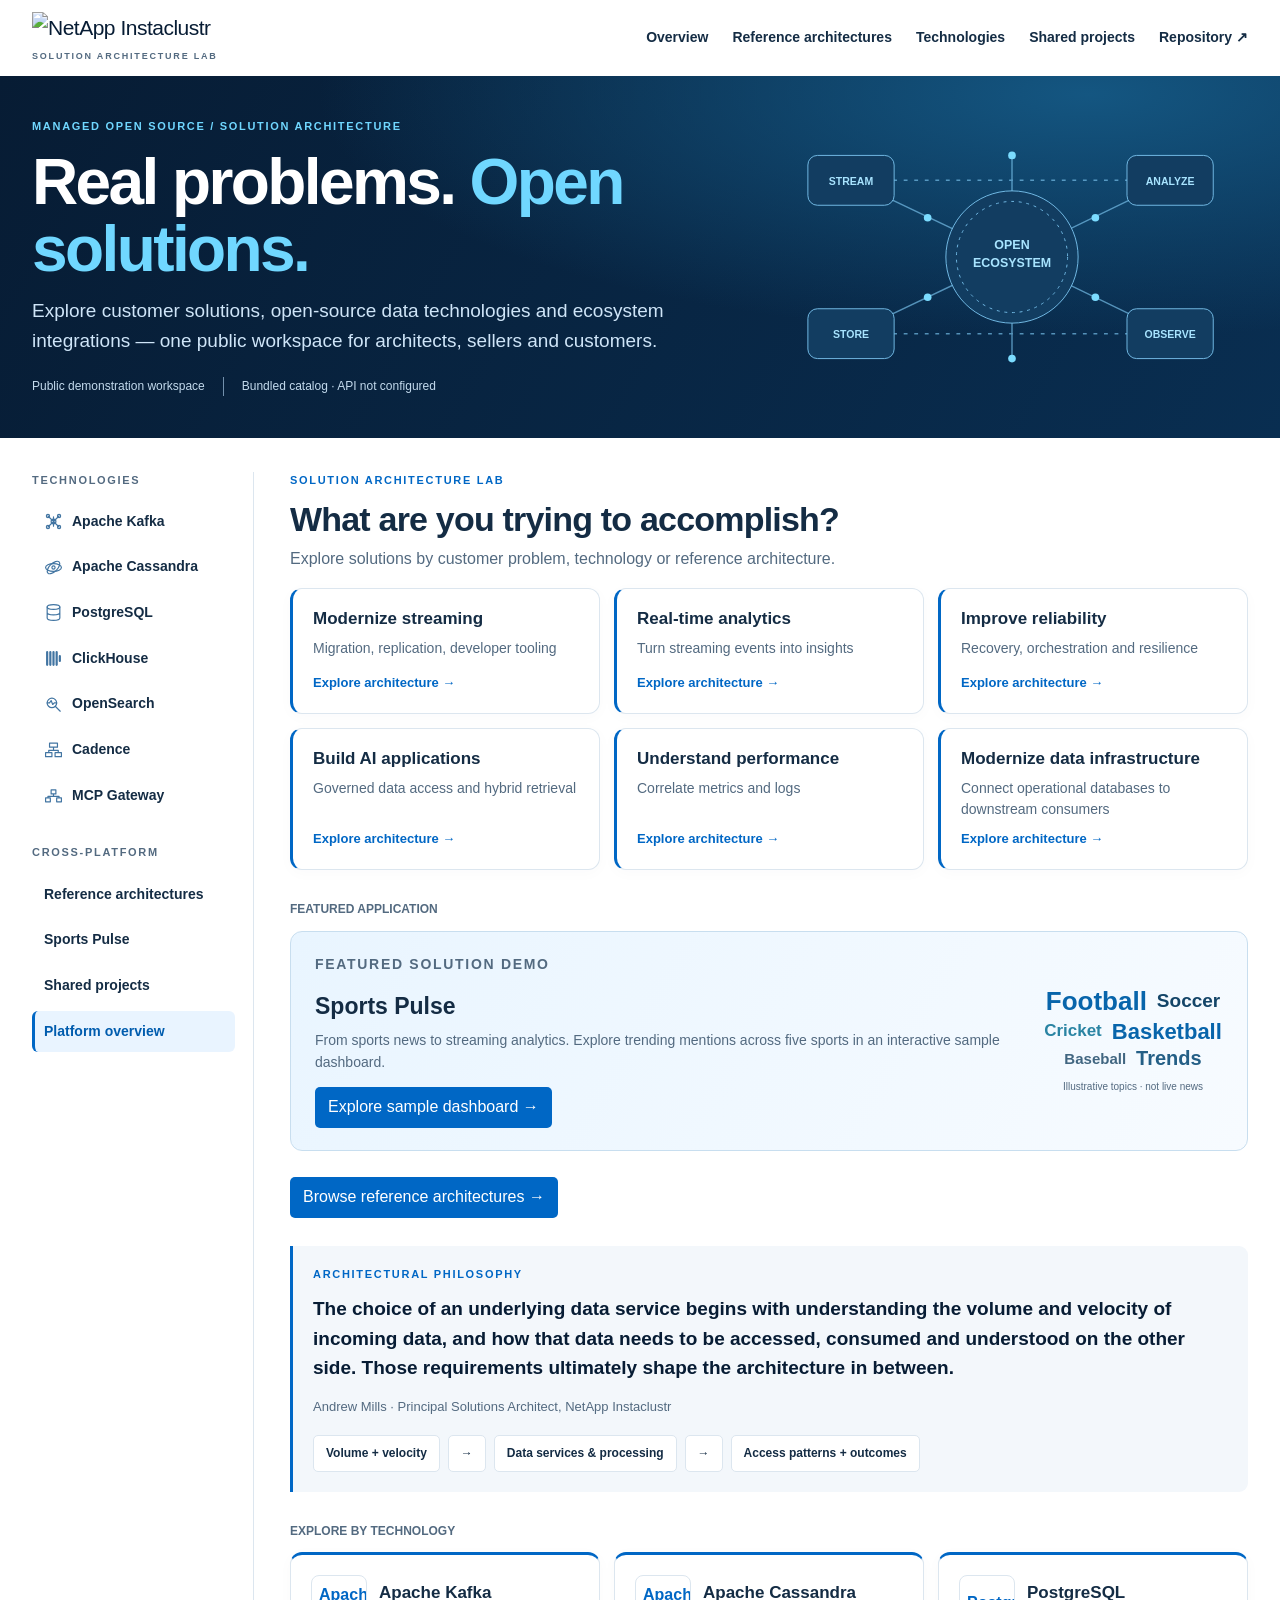
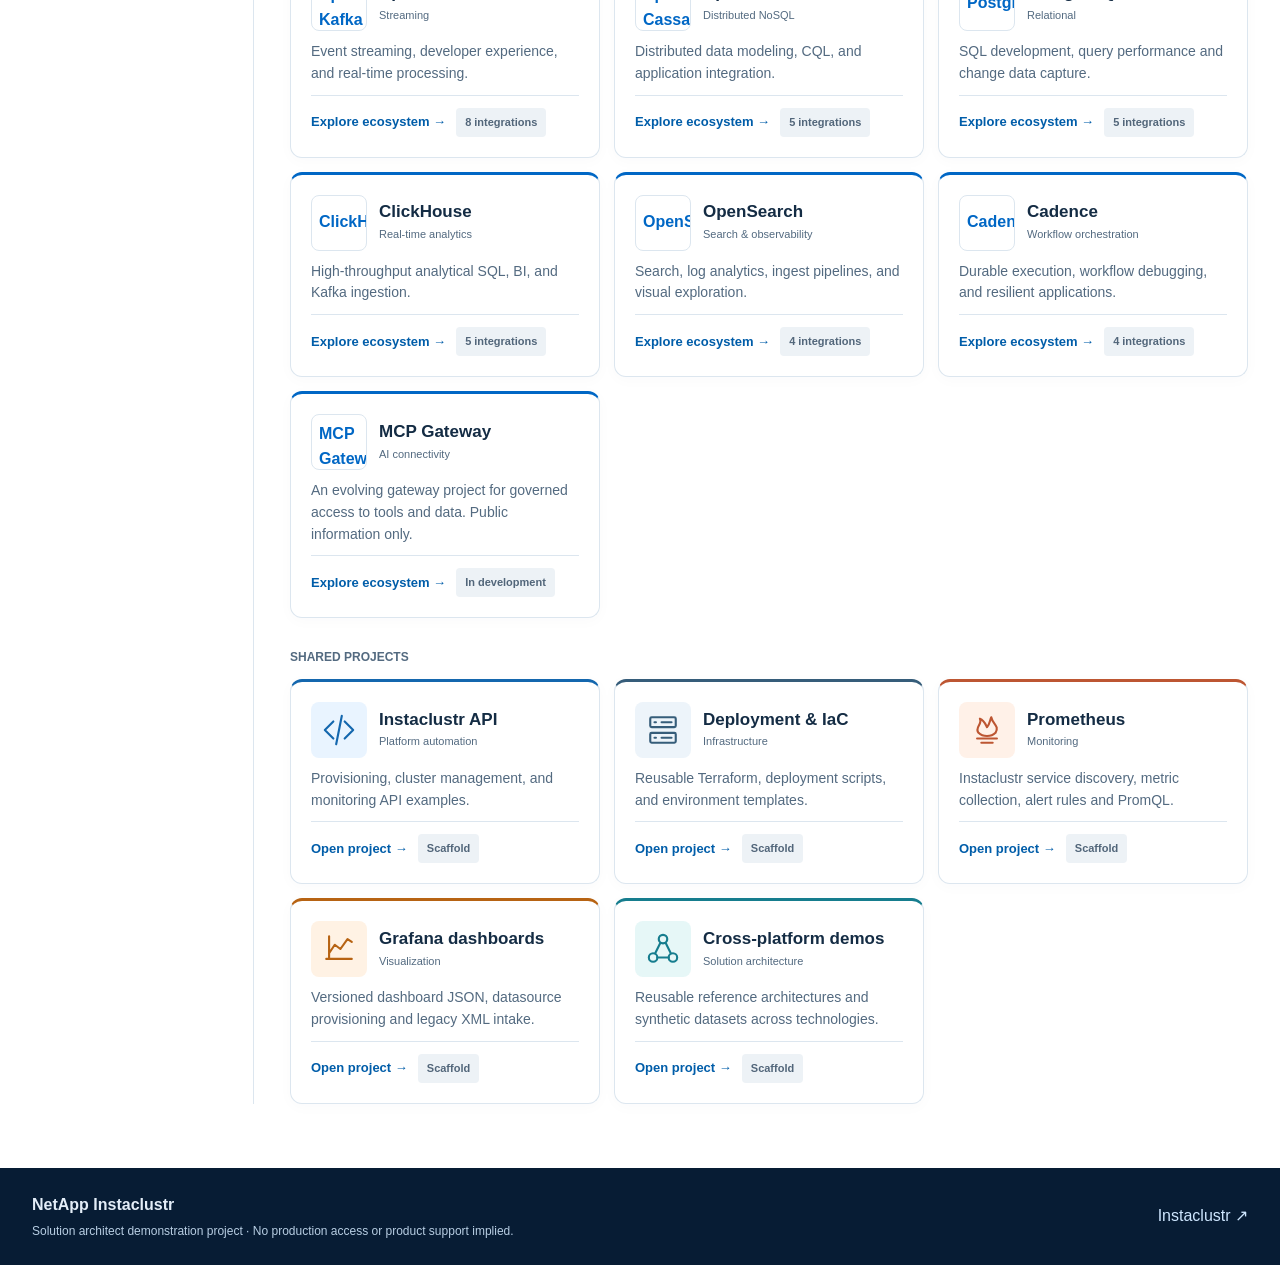
==== commit b9cc0339: "Launch public solution architecture experience with neutral ecosystem cards and Sports Pulse explore" ====
--- a/docs/index.html
+++ b/docs/index.html
@@ -1,6 +1,6 @@
 <!doctype html>
-<html lang="en"><head><meta charset="utf-8"><meta name="viewport" content="width=device-width,initial-scale=1"><title>Platform Lab | NetApp Instaclustr</title><meta name="description" content="Explore managed open-source technology integrations and reusable solution architecture projects."><link rel="stylesheet" href="styles.css"><script defer src="config.js"></script><script defer src="app.js"></script></head>
-<body><a class="skip" href="#workspace">Skip to workspace</a><header><div class="wrap nav"><a href="#home" class="brand"><svg width="34" height="34" viewBox="0 0 40 40" aria-hidden="true"><path d="M6 29V11h28v18h-9v-9H15v9z" fill="#0067c5"/></svg><span>NetApp <strong>Instaclustr</strong><small>SOLUTION ARCHITECTURE LAB</small></span></a><nav aria-label="Main navigation"><a href="#home">Platform</a><a href="#projects">Shared projects</a><a href="https://github.com/ammills01/netapp-instaclustr" target="_blank" rel="noopener noreferrer">Repository ↗</a></nav></div></header>
-<main><section class="hero"><div class="wrap hero-layout"><div><div class="eyebrow">MANAGED OPEN SOURCE / SOLUTION ARCHITECTURE</div><h1>Build. Connect. <span>Demonstrate.</span></h1><p>Explore the Instaclustr technology ecosystem, customer demo scenarios, and reusable infrastructure and observability projects.</p><div class="hero-foot"><span>Public demonstration workspace</span><span id="catalog-status" role="status">Loading catalog…</span></div></div><svg class="hero-art" viewBox="0 0 490 240" role="img" aria-label="Connected data ecosystem"><g fill="none" stroke="#75bde7" stroke-width="1.5" opacity=".7"><path d="M245 120L77 40M245 120L77 200M245 120L410 40M245 120L410 200M245 120V14M245 120V226"/><path d="M77 40H410M77 200H410" stroke-dasharray="4 7"/></g><g fill="#123d61" stroke="#75bde7"><rect x="32" y="14" width="90" height="52" rx="10"/><rect x="32" y="174" width="90" height="52" rx="10"/><rect x="365" y="14" width="90" height="52" rx="10"/><rect x="365" y="174" width="90" height="52" rx="10"/><circle cx="245" cy="120" r="69"/><circle cx="245" cy="120" r="58" stroke-dasharray="3 5"/></g><g fill="#a8e4ff" font-size="11" font-weight="bold" text-anchor="middle"><text x="77" y="45">STREAM</text><text x="77" y="205">STORE</text><text x="410" y="45">ANALYZE</text><text x="410" y="205">OBSERVE</text><text x="245" y="112" font-size="13">OPEN</text><text x="245" y="130" font-size="13">ECOSYSTEM</text></g><g fill="#7bdcff"><circle cx="245" cy="14" r="4"/><circle cx="245" cy="226" r="4"/><circle cx="157" cy="79" r="4"/><circle cx="332" cy="79" r="4"/><circle cx="157" cy="162" r="4"/><circle cx="332" cy="162" r="4"/></g></svg></div></section>
-<div class="wrap workspace" id="workspace"><aside><div class="side-label">TECHNOLOGIES</div><div id="technology-nav"></div><div class="side-label shared-label">CROSS-PLATFORM</div><a class="side-link" href="#projects">Shared projects</a><a class="side-link" href="#home">Platform overview</a></aside><section id="content" aria-live="polite"><p>Loading platform directory…</p></section></div></main>
+<html lang="en"><head><meta charset="utf-8"><meta name="viewport" content="width=device-width,initial-scale=1"><title>Platform Lab | NetApp Instaclustr</title><meta name="description" content="Explore managed open-source technology integrations and reusable solution architecture projects."><link rel="stylesheet" href="styles.css"><script defer src="config.js"></script><script defer src="assets/brand-assets.js"></script><script defer src="assets/capabilities.js"></script><script defer src="app.js"></script></head>
+<body><a class="skip" href="#workspace">Skip to workspace</a><header><div class="wrap nav"><a href="#home" class="brand"><span class="brand-lockup"><img src="https://www.instaclustr.com/wp-content/uploads/netapp-instaclustr-logo.png" alt="NetApp Instaclustr" class="brand-logo"><small>SOLUTION ARCHITECTURE LAB</small></span></a><nav aria-label="Main navigation"><a href="#home">Overview</a><a href="#architectures">Reference architectures</a><a href="#technologies">Technologies</a><a href="#projects">Shared projects</a><a href="https://github.com/ammills01/netapp-instaclustr" target="_blank" rel="noopener noreferrer">Repository ↗</a></nav></div></header>
+<main><section class="hero"><div class="wrap hero-layout"><div><div class="eyebrow">MANAGED OPEN SOURCE / SOLUTION ARCHITECTURE</div><h1>Real problems. <span>Open solutions.</span></h1><p>Explore customer solutions, open-source data technologies and ecosystem integrations — one public workspace for architects, sellers and customers.</p><div class="hero-foot"><span>Public demonstration workspace</span><span id="catalog-status" role="status">Loading catalog…</span></div></div><svg class="hero-art" viewBox="0 0 490 240" role="img" aria-label="Connected data ecosystem"><g fill="none" stroke="#75bde7" stroke-width="1.5" opacity=".7"><path d="M245 120L77 40M245 120L77 200M245 120L410 40M245 120L410 200M245 120V14M245 120V226"/><path d="M77 40H410M77 200H410" stroke-dasharray="4 7"/></g><g fill="#123d61" stroke="#75bde7"><rect x="32" y="14" width="90" height="52" rx="10"/><rect x="32" y="174" width="90" height="52" rx="10"/><rect x="365" y="14" width="90" height="52" rx="10"/><rect x="365" y="174" width="90" height="52" rx="10"/><circle cx="245" cy="120" r="69"/><circle cx="245" cy="120" r="58" stroke-dasharray="3 5"/></g><g fill="#a8e4ff" font-size="11" font-weight="bold" text-anchor="middle"><text x="77" y="45">STREAM</text><text x="77" y="205">STORE</text><text x="410" y="45">ANALYZE</text><text x="410" y="205">OBSERVE</text><text x="245" y="112" font-size="13">OPEN</text><text x="245" y="130" font-size="13">ECOSYSTEM</text></g><g fill="#7bdcff"><circle cx="245" cy="14" r="4"/><circle cx="245" cy="226" r="4"/><circle cx="157" cy="79" r="4"/><circle cx="332" cy="79" r="4"/><circle cx="157" cy="162" r="4"/><circle cx="332" cy="162" r="4"/></g></svg></div></section>
+<div class="wrap workspace" id="workspace"><aside><div class="side-label">TECHNOLOGIES</div><div id="technology-nav"></div><div class="side-label shared-label">CROSS-PLATFORM</div><a class="side-link" href="#architectures">Reference architectures</a><a class="side-link" href="./sports/">Sports Pulse</a><a class="side-link" href="#projects">Shared projects</a><a class="side-link" href="#home">Platform overview</a></aside><section id="content" aria-live="polite"><p>Loading platform directory…</p></section></div></main>
 <footer><div class="wrap footer"><div><strong>NetApp Instaclustr</strong><p>Solution architect demonstration project · No production access or product support implied.</p></div><a href="https://www.instaclustr.com/" target="_blank" rel="noopener noreferrer">Instaclustr ↗</a></div></footer><noscript>JavaScript is required for the interactive catalog.</noscript></body></html>
--- a/docs/styles.css
+++ b/docs/styles.css
@@ -1,2 +1,4 @@
 :root{--blue:#0067c5;--navy:#071c34;--sky:#70d7ff;--text:#142c44;--muted:#536a80;--line:#dce6ef;--pale:#f3f7fb}*{box-sizing:border-box}body{margin:0;color:var(--text);font:16px/1.55 Arial,Helvetica,sans-serif;background:#fff}a{color:var(--blue);text-decoration:none}a:hover{text-decoration:underline}a:focus-visible,input:focus-visible,button:focus-visible,summary:focus-visible{outline:3px solid #009ce0;outline-offset:3px}.wrap{width:min(1300px,calc(100% - 64px));margin:auto}.nav,.footer{display:flex;align-items:center;justify-content:space-between;gap:24px;flex-wrap:wrap}.nav{min-height:76px}.brand{display:flex;align-items:center;gap:12px;font-size:21px;color:var(--navy);letter-spacing:-.5px}.brand small{display:block;font-size:10px;letter-spacing:1.6px;color:var(--muted);font-weight:bold}nav{display:flex;gap:24px;flex-wrap:wrap}nav a{font-size:14px;color:var(--text);font-weight:700}.hero{background:radial-gradient(ellipse at 85% 5%,#145681 0,transparent 50%),linear-gradient(120deg,#071c34,#092e51);color:white;padding:46px 0 38px}.eyebrow,.side-label{font-size:11px;font-weight:800;letter-spacing:1.7px;color:var(--blue)}.hero .eyebrow{color:var(--sky)}h1,h2,h3,p{margin-top:0}h1{font-size:clamp(38px,5vw,68px);letter-spacing:-2.6px;line-height:1.04;margin:14px 0}h1 span{color:var(--sky)}.hero p{font-size:19px;color:#cfe5f8;max-width:760px;margin-bottom:22px}.hero-foot{display:flex;gap:18px;flex-wrap:wrap;font-size:12px;color:#c3daed}.hero-foot span+span{border-left:1px solid #7290ac;padding-left:18px}.workspace{display:grid;grid-template-columns:222px 1fr;gap:36px;padding-top:34px;padding-bottom:64px;min-height:65vh}aside{border-right:1px solid var(--line);padding-right:18px}.side-label{color:var(--muted);margin-bottom:12px}.shared-label{margin-top:28px}.side-link{display:block;padding:10px 12px;border-radius:6px;color:var(--text);font-size:14px;font-weight:700;margin-bottom:4px}.side-link[aria-current=page]{background:#e9f4ff;color:#005cae;border-left:3px solid var(--blue);padding-left:9px}.side-link:hover{background:var(--pale);text-decoration:none}h2{font-size:34px;line-height:1.16;letter-spacing:-.8px;margin-bottom:8px}h3{font-size:20px;margin:0}.intro{color:var(--muted);max-width:850px}.section-label{font-size:12px;color:var(--muted);font-weight:700;margin:26px 0 12px}.grid{display:grid;grid-template-columns:repeat(3,minmax(0,1fr));gap:14px}.tile{border:1px solid var(--line);border-radius:8px;padding:18px;display:flex;flex-direction:column;gap:10px;min-width:0;background:white;box-shadow:0 3px 15px #16365306}.tile:hover{border-color:#8eb9df}.tile p{font-size:14px;color:var(--muted);margin:0}.tile-head{display:flex;align-items:center;gap:12px}.glyph{width:45px;height:45px;flex:none;border-radius:8px;display:grid;place-items:center;background:#eaf5ff;color:#005da9;font-weight:800;font-size:16px}.meta{display:block;color:var(--muted);font-size:11px;margin-top:3px}.tile h3{font-size:17px;line-height:1.22}.actions{margin-top:auto;display:flex;gap:10px;flex-wrap:wrap;align-items:center;font-size:13px;font-weight:700}.primary{display:inline-flex;color:white;background:var(--blue);padding:8px 13px;border-radius:5px}.primary:hover{background:#004c99;text-decoration:none}.state{background:#edf2f6;color:#52667a;padding:6px 9px;border-radius:4px;font-size:11px}.toolbar{display:flex;justify-content:space-between;align-items:center;gap:14px;flex-wrap:wrap;margin:20px 0 12px}.toolbar input{font:inherit;border:1px solid #b7c8d9;padding:9px 12px;border-radius:5px;min-width:220px}.toolbar small{color:var(--muted)}details{font-size:13px;padding:10px;background:var(--pale);border-radius:5px}summary{cursor:pointer;font-weight:bold;color:#174b77}details p{padding-top:8px}.back{display:inline-block;margin-bottom:13px;font-size:13px}.note{background:var(--pale);border-left:3px solid var(--blue);padding:12px 16px;font-size:13px;color:var(--muted);margin:16px 0}.footer{padding:25px 0}footer{background:var(--navy);color:#e3edf8}footer p{font-size:12px;margin:4px 0 0;color:#b8cee3}footer a{color:#cfe7ff}.skip:not(:focus){position:absolute;width:1px;height:1px;overflow:hidden;clip-path:inset(50%)}.skip:focus{position:absolute;z-index:3;background:white;padding:12px}.empty{padding:16px;color:var(--muted)}@media(max-width:1100px){.grid{grid-template-columns:repeat(2,minmax(0,1fr))}}@media(max-width:720px){.wrap{width:calc(100% - 32px)}.nav{padding:12px 0}.workspace{grid-template-columns:1fr;gap:20px}aside{border:0;border-bottom:1px solid var(--line);padding:0 0 12px}#technology-nav{display:flex;flex-wrap:wrap;gap:3px}.side-link{display:inline-block;font-size:12px}.shared-label{margin-top:8px}.grid{grid-template-columns:1fr}h1{letter-spacing:-1.3px}.toolbar input{width:100%}nav{gap:12px}}
 .hero-layout{display:grid;grid-template-columns:1.2fr .8fr;gap:36px;align-items:center}.hero-art{width:100%;max-height:230px}.hero{padding:42px 0}.tile{border-radius:12px;padding:20px;transition:transform .15s,box-shadow .15s}.tile:hover{transform:translateY(-2px);box-shadow:0 10px 30px #16365312}.overview-tile{min-height:184px;border-top:3px solid var(--tile-accent,#0067c5)}.overview-tile .glyph{width:56px;height:56px;background:var(--tile-pale,#eaf5ff);color:var(--tile-accent,#0067c5)}.glyph svg{width:34px;height:34px}.overview-tile .actions{padding-top:12px;border-top:1px solid var(--line)}.overview-tile .primary{background:transparent;color:#005da9;padding:0}.overview-tile .primary:hover{text-decoration:underline}.featured{margin:0 0 26px;padding:22px 24px;border-radius:12px;background:linear-gradient(120deg,#e9f5ff,#f7fbff);border:1px solid #c8deef;display:grid;grid-template-columns:1fr 180px;gap:14px;align-items:center}.featured h3{font-size:23px;margin:5px 0}.featured p{font-size:14px;color:var(--muted);margin-bottom:14px}.mini-cloud{display:flex;flex-wrap:wrap;align-items:center;justify-content:center;gap:5px 10px;line-height:1.05;color:#0865ab;font-weight:800}.mini-cloud span:nth-child(1){font-size:26px}.mini-cloud span:nth-child(2){font-size:19px;color:#144568}.mini-cloud span:nth-child(3){font-size:17px;color:#2a84a3}.mini-cloud span:nth-child(4){font-size:22px}.mini-cloud span:nth-child(5){font-size:15px;color:#416681}.mini-cloud span:nth-child(6){font-size:20px;color:#245f86}.featured small{display:block;font-size:10px;color:var(--muted);text-align:center;margin-top:10px}.side-link{display:flex;align-items:center;gap:9px}.side-link svg{width:19px;height:19px;flex:none;color:#4275a2}@media(max-width:720px){.hero-layout,.featured{grid-template-columns:1fr;gap:18px}.hero-art{max-height:145px}.featured .mini-cloud{justify-content:flex-start}.featured small{text-align:left}.side-link{display:inline-flex}}@media(prefers-reduced-motion:reduce){.tile{transition:none}.tile:hover{transform:none}}
+
+.brand-lockup{display:flex;flex-direction:column;gap:5px}.brand-logo{width:230px;max-width:100%;height:auto;object-fit:contain}.brand-lockup small{font-size:9px;letter-spacing:1.8px}.tile .official-mark{width:100%;height:100%;object-fit:contain;display:block}.logo-slot{background:white!important;border:1px solid var(--line);padding:7px;overflow:hidden}.product-card{gap:13px;min-height:260px}.product-card .tile-head{align-items:flex-start}.product-card .glyph{width:64px;height:52px}.product-card .meta{font-size:12px}.license-tag{display:inline-block;font-size:11px;font-weight:700;border-radius:4px;padding:3px 7px;margin-top:6px;color:#225c83;background:#e9f3fc}.license-tag.open-source{background:#edf7ef;color:#25633c}.license-tag.reference,.license-tag.integration{background:#f0f3f6;color:#536a80}.capabilities{margin:0;padding-left:17px;color:#36536a;font-size:14px;line-height:1.5}.capabilities li{margin:4px 0}.product-actions{display:grid;gap:8px;margin-top:auto}.product-actions .primary,.product-actions .secondary-action,.product-actions .state{text-align:center;padding:10px 12px;border-radius:5px;font-weight:700;font-size:13px}.product-actions .primary{justify-content:center}.secondary-action{border:1px solid #b8cde0;color:#075da6;background:white}.product-actions .state{background:#edf2f6;color:#52667a}.problem-card{min-height:126px;border-left:3px solid var(--blue);gap:8px}.problem-card a{margin-top:auto;font-size:13px;font-weight:bold}.philosophy{background:var(--pale);border-left:3px solid var(--blue);padding:20px;margin:28px 0;border-radius:0 9px 9px 0}.philosophy blockquote{font-size:19px;font-weight:600;color:var(--navy);margin:0 0 12px}.philosophy cite{font-size:13px;color:var(--muted);font-style:normal}.io-flow{display:flex;gap:8px;align-items:center;flex-wrap:wrap;margin-top:16px}.io-flow span{background:white;border:1px solid var(--line);padding:8px 12px;border-radius:5px;font-size:12px;font-weight:bold}.arch-card .state{align-self:flex-start}.arch-card .flow{font-size:12px;background:var(--pale);padding:10px;border-radius:5px;color:#225c83}.architecture-detail .stack-list{display:flex;flex-wrap:wrap;gap:8px;margin:14px 0}.architecture-detail .stack-list span{background:#edf5fc;border-radius:5px;padding:7px 10px;font-size:13px}.architecture-detail .flow-diagram{display:flex;align-items:center;flex-wrap:wrap;gap:10px;padding:20px;background:var(--pale);border-radius:8px;margin:18px 0}.flow-diagram .stage{background:white;border:1px solid #aac7e0;border-radius:6px;padding:12px;font-weight:600;font-size:13px}.architecture-detail h3{margin:24px 0 10px}.section-label{margin:30px 0 12px}.architecture-search{width:100%;max-width:440px}.product-card .logo-slot span{font-size:12px;text-align:center;line-height:1.2}.brand-fallback{font-size:20px;font-weight:700;color:var(--navy)}@media(max-width:720px){.brand-logo{width:190px}.product-card{min-height:0}}
